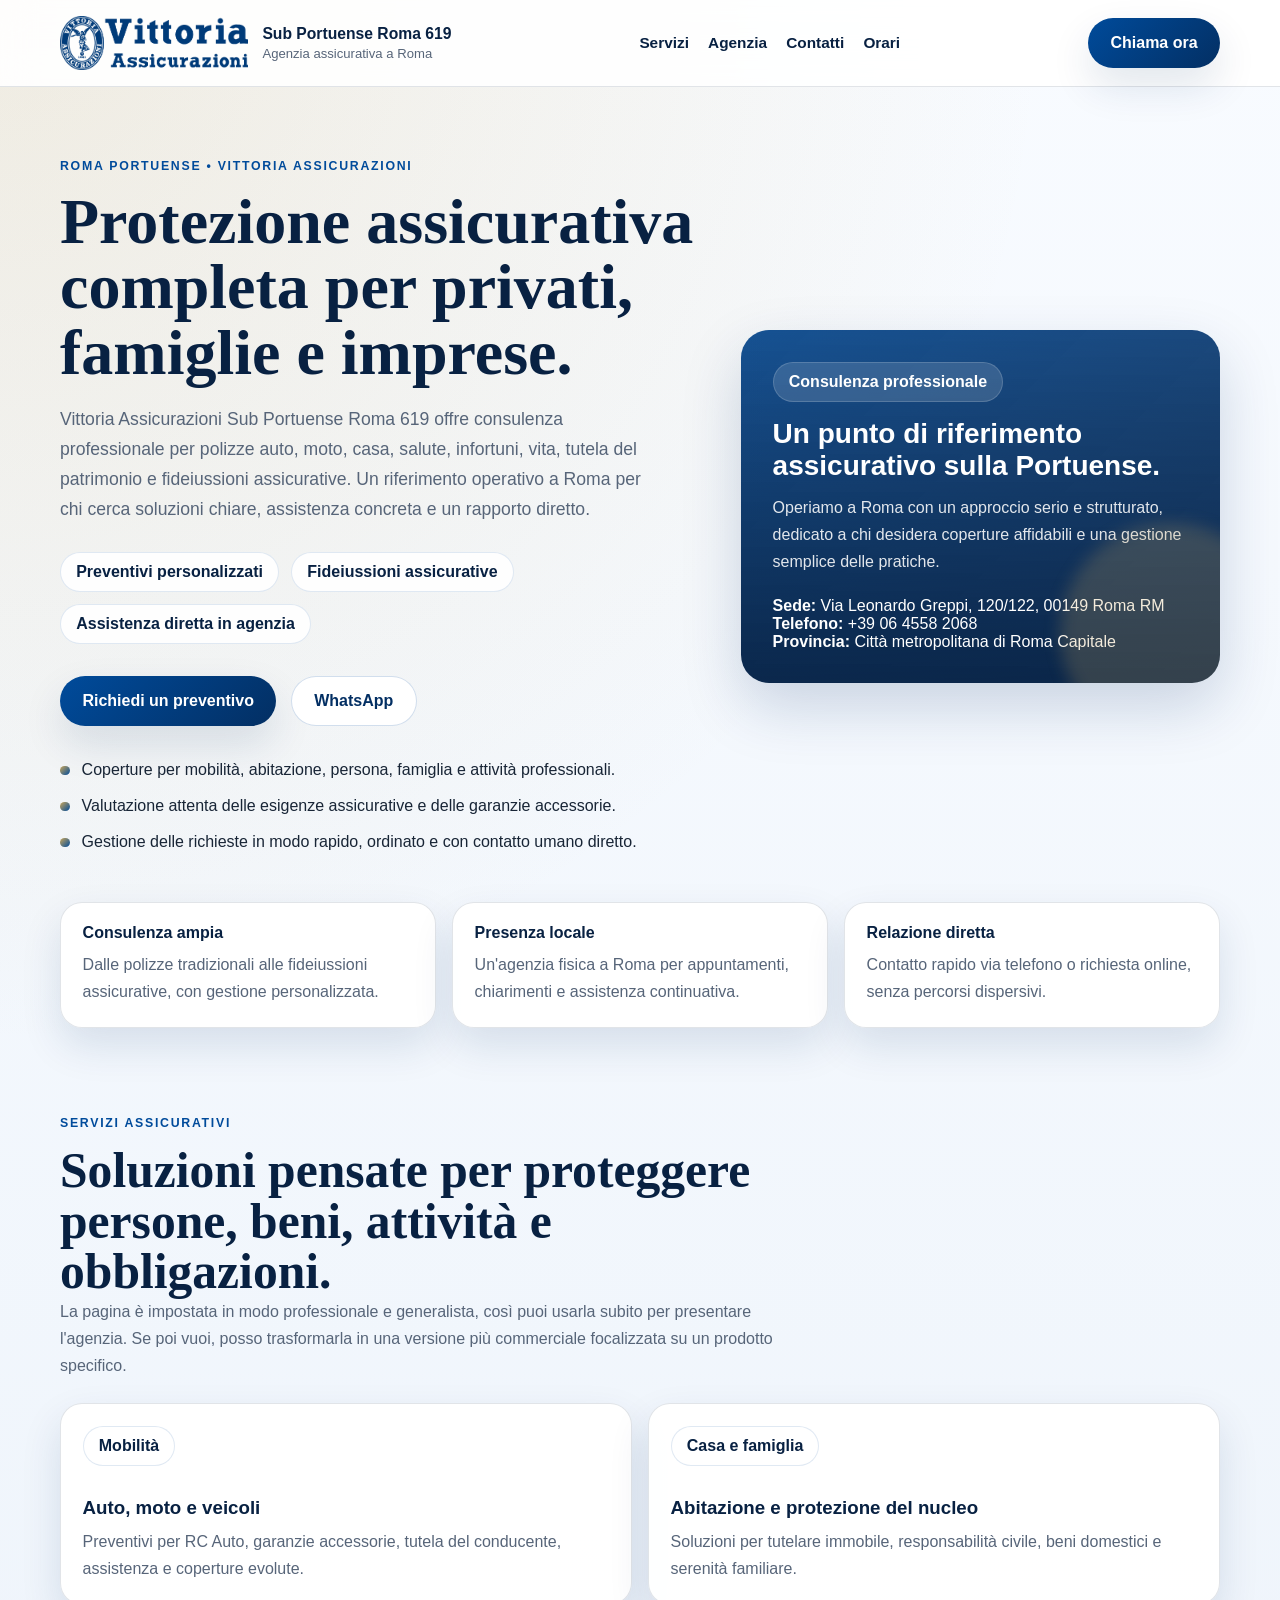
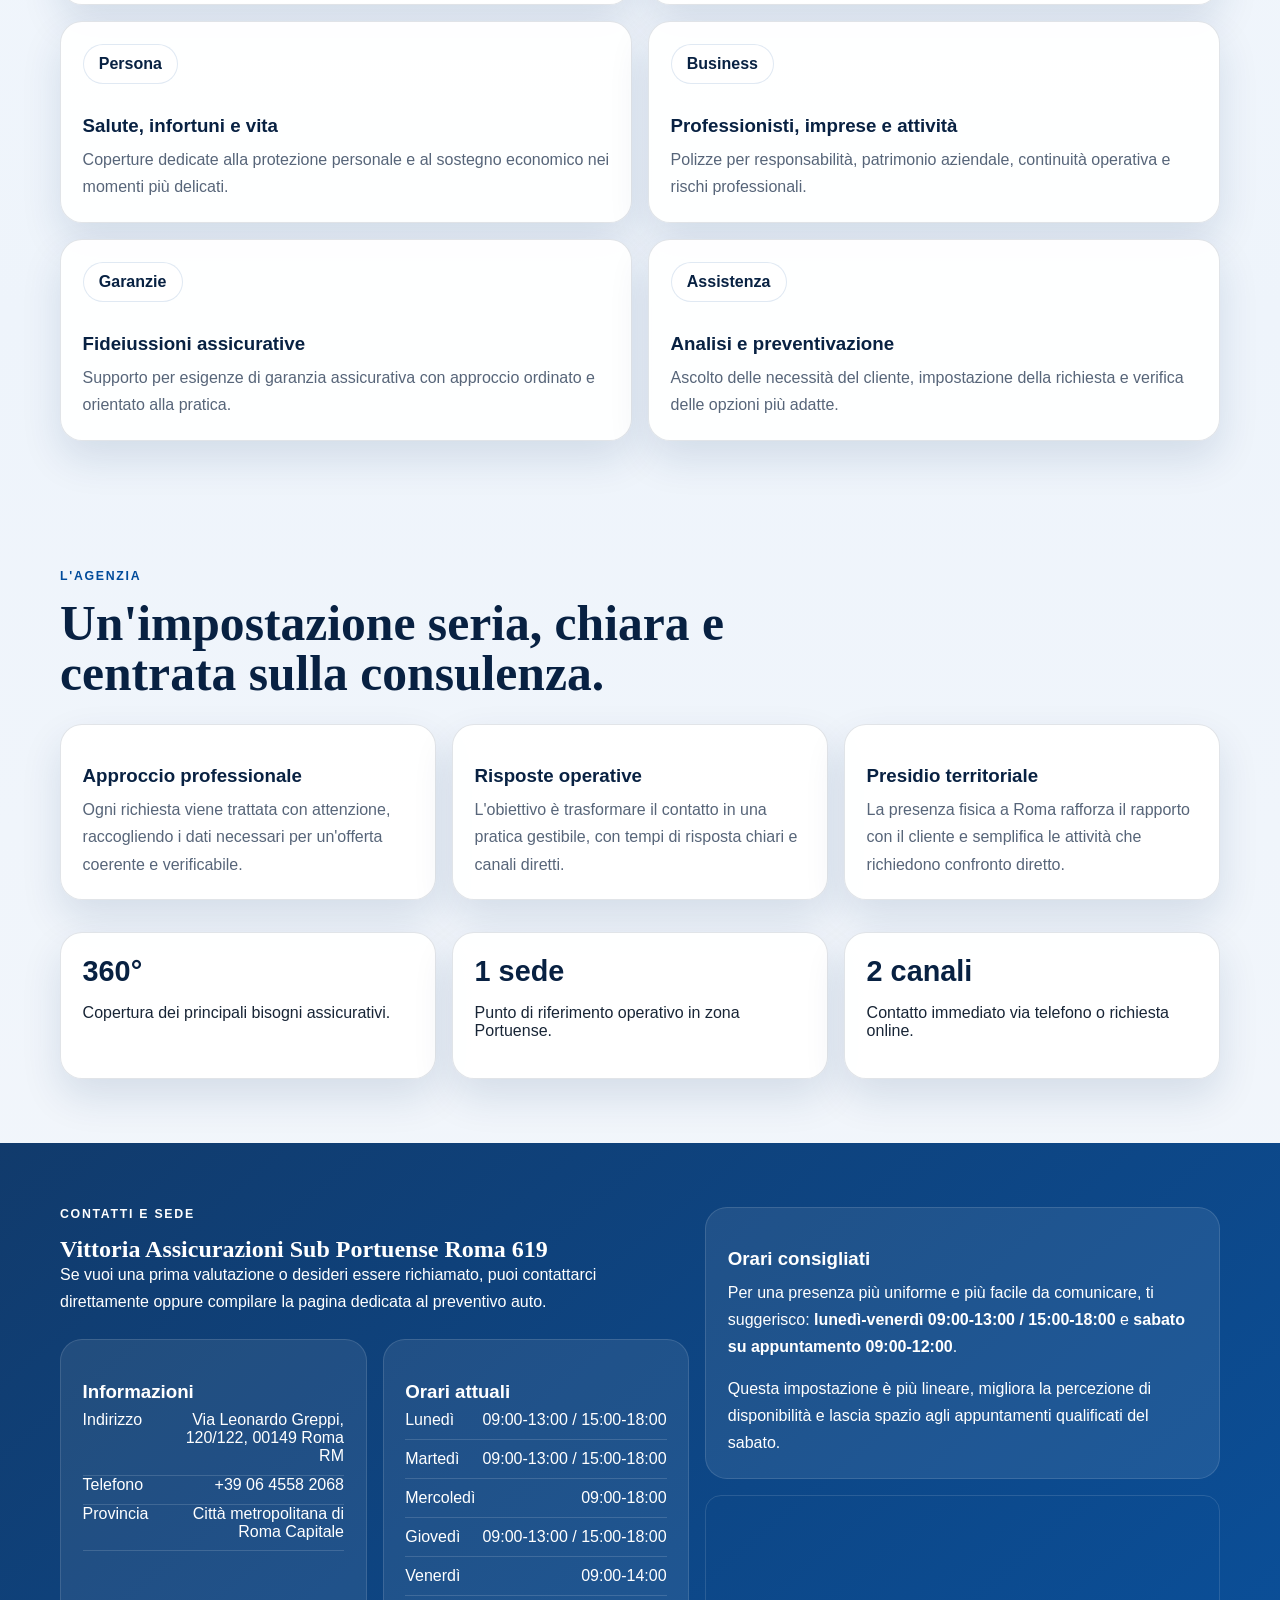
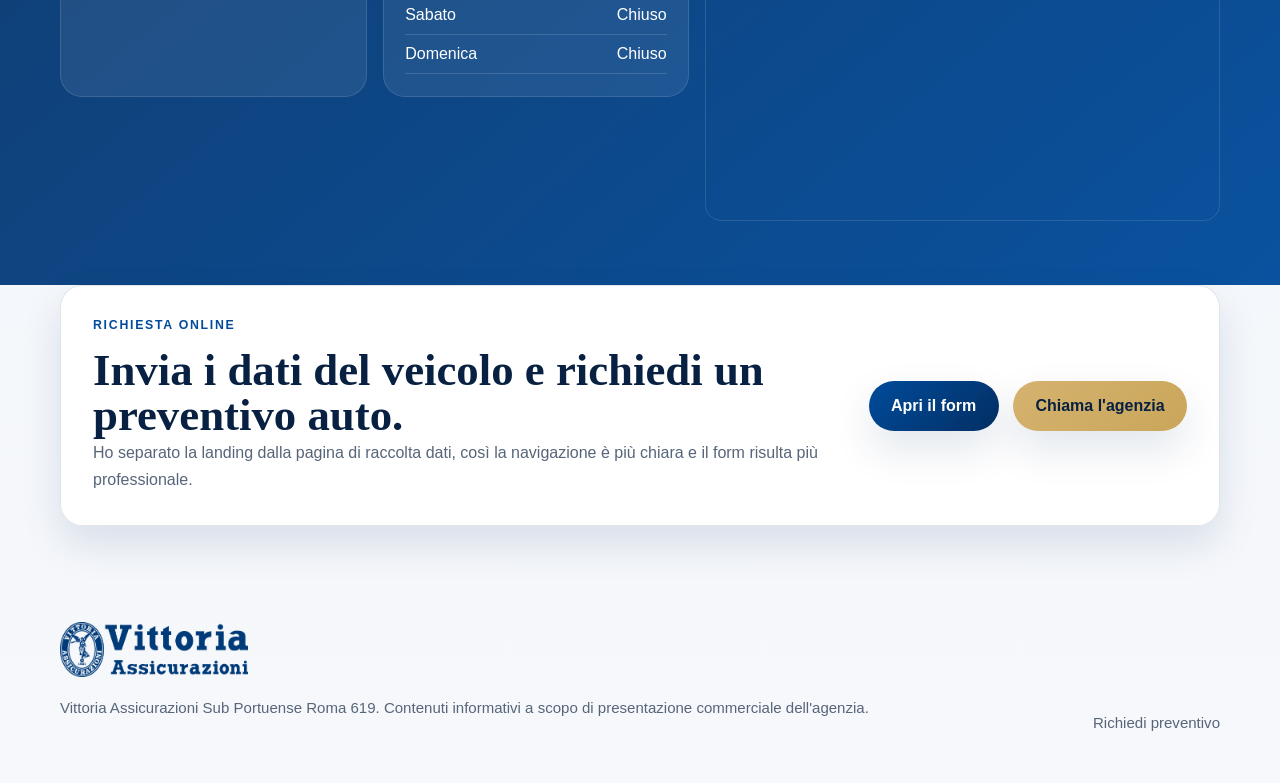
==== index.html @ 856335a3 "Add files via upload" ====
<!DOCTYPE html>
<html lang="it">
  <head>
    <meta charset="UTF-8" />
    <meta name="viewport" content="width=device-width, initial-scale=1.0" />
    <title>Vittoria Assicurazioni Sub Portuense Roma 619</title>
    <meta
      name="description"
      content="Landing page professionale per Vittoria Assicurazioni Sub Portuense Roma 619. Soluzioni per auto, casa, persona, impresa e fideiussioni assicurative."
    />
    <link rel="stylesheet" href="./styles.css" />
  </head>
  <body>
    <header class="site-header">
      <div class="container nav">
        <a class="brand" href="#top" aria-label="Vittoria Assicurazioni home">
          <img src="./logo-vittoria.png" alt="Vittoria Assicurazioni" />
          <span class="brand-copy">
            <strong>Sub Portuense Roma 619</strong>
            <span>Agenzia assicurativa a Roma</span>
          </span>
        </a>

        <nav class="nav-links" aria-label="Navigazione principale">
          <a href="#servizi">Servizi</a>
          <a href="#agenzia">Agenzia</a>
          <a href="#contatti">Contatti</a>
          <a href="#orari">Orari</a>
        </nav>

        <a class="button button-primary" href="tel:+390645582068">Chiama ora</a>
      </div>
    </header>

    <main id="top">
      <section class="hero">
        <div class="container hero-grid">
          <div>
            <p class="eyebrow">Roma Portuense • Vittoria Assicurazioni</p>
            <h1>Protezione assicurativa completa per privati, famiglie e imprese.</h1>
            <p class="lead">
              Vittoria Assicurazioni Sub Portuense Roma 619 offre consulenza professionale
              per polizze auto, moto, casa, salute, infortuni, vita, tutela del patrimonio
              e fideiussioni assicurative. Un riferimento operativo a Roma per chi cerca
              soluzioni chiare, assistenza concreta e un rapporto diretto.
            </p>

            <div class="hero-badges">
              <span>Preventivi personalizzati</span>
              <span>Fideiussioni assicurative</span>
              <span>Assistenza diretta in agenzia</span>
            </div>

            <div class="cta-row">
              <a class="button button-primary" href="./preventivo-auto.html">Richiedi un preventivo</a>
              <a class="button button-secondary" href="https://wa.me/390645582068" target="_blank" rel="noreferrer">
                WhatsApp
              </a>
            </div>

            <ul class="hero-points">
              <li>Coperture per mobilità, abitazione, persona, famiglia e attività professionali.</li>
              <li>Valutazione attenta delle esigenze assicurative e delle garanzie accessorie.</li>
              <li>Gestione delle richieste in modo rapido, ordinato e con contatto umano diretto.</li>
            </ul>
          </div>

          <aside class="hero-card" aria-label="Dati dell'agenzia">
            <span class="tag">Consulenza professionale</span>
            <h2>Un punto di riferimento assicurativo sulla Portuense.</h2>
            <p>
              Operiamo a Roma con un approccio serio e strutturato, dedicato a chi desidera
              coperture affidabili e una gestione semplice delle pratiche.
            </p>
            <ul class="list-clean">
              <li><strong>Sede:</strong> Via Leonardo Greppi, 120/122, 00149 Roma RM</li>
              <li><strong>Telefono:</strong> <a href="tel:+390645582068">+39 06 4558 2068</a></li>
              <li><strong>Provincia:</strong> Città metropolitana di Roma Capitale</li>
            </ul>
          </aside>
        </div>
      </section>

      <section class="trust-strip">
        <div class="container trust-grid">
          <article class="trust-card">
            <strong>Consulenza ampia</strong>
            <p>Dalle polizze tradizionali alle fideiussioni assicurative, con gestione personalizzata.</p>
          </article>
          <article class="trust-card">
            <strong>Presenza locale</strong>
            <p>Un'agenzia fisica a Roma per appuntamenti, chiarimenti e assistenza continuativa.</p>
          </article>
          <article class="trust-card">
            <strong>Relazione diretta</strong>
            <p>Contatto rapido via telefono o richiesta online, senza percorsi dispersivi.</p>
          </article>
        </div>
      </section>

      <section class="section" id="servizi">
        <div class="container">
          <div class="section-heading">
            <p class="eyebrow">Servizi assicurativi</p>
            <h2>Soluzioni pensate per proteggere persone, beni, attività e obbligazioni.</h2>
            <p class="section-copy">
              La pagina è impostata in modo professionale e generalista, così puoi usarla subito
              per presentare l'agenzia. Se poi vuoi, posso trasformarla in una versione più commerciale
              focalizzata su un prodotto specifico.
            </p>
          </div>

          <div class="service-grid">
            <article class="service-card">
              <span class="tag">Mobilità</span>
              <h3>Auto, moto e veicoli</h3>
              <p>Preventivi per RC Auto, garanzie accessorie, tutela del conducente, assistenza e coperture evolute.</p>
            </article>

            <article class="service-card">
              <span class="tag">Casa e famiglia</span>
              <h3>Abitazione e protezione del nucleo</h3>
              <p>Soluzioni per tutelare immobile, responsabilità civile, beni domestici e serenità familiare.</p>
            </article>

            <article class="service-card">
              <span class="tag">Persona</span>
              <h3>Salute, infortuni e vita</h3>
              <p>Coperture dedicate alla protezione personale e al sostegno economico nei momenti più delicati.</p>
            </article>

            <article class="service-card">
              <span class="tag">Business</span>
              <h3>Professionisti, imprese e attività</h3>
              <p>Polizze per responsabilità, patrimonio aziendale, continuità operativa e rischi professionali.</p>
            </article>

            <article class="service-card">
              <span class="tag">Garanzie</span>
              <h3>Fideiussioni assicurative</h3>
              <p>Supporto per esigenze di garanzia assicurativa con approccio ordinato e orientato alla pratica.</p>
            </article>

            <article class="service-card">
              <span class="tag">Assistenza</span>
              <h3>Analisi e preventivazione</h3>
              <p>Ascolto delle necessità del cliente, impostazione della richiesta e verifica delle opzioni più adatte.</p>
            </article>
          </div>
        </div>
      </section>

      <section class="section" id="agenzia">
        <div class="container">
          <div class="section-heading">
            <p class="eyebrow">L'agenzia</p>
            <h2>Un'impostazione seria, chiara e centrata sulla consulenza.</h2>
          </div>

          <div class="card-grid">
            <article class="info-card">
              <h3>Approccio professionale</h3>
              <p>Ogni richiesta viene trattata con attenzione, raccogliendo i dati necessari per un'offerta coerente e verificabile.</p>
            </article>
            <article class="info-card">
              <h3>Risposte operative</h3>
              <p>L'obiettivo è trasformare il contatto in una pratica gestibile, con tempi di risposta chiari e canali diretti.</p>
            </article>
            <article class="info-card">
              <h3>Presidio territoriale</h3>
              <p>La presenza fisica a Roma rafforza il rapporto con il cliente e semplifica le attività che richiedono confronto diretto.</p>
            </article>
          </div>

          <div class="stats-grid">
            <article class="stat-card">
              <strong>360°</strong>
              <p>Copertura dei principali bisogni assicurativi.</p>
            </article>
            <article class="stat-card">
              <strong>1 sede</strong>
              <p>Punto di riferimento operativo in zona Portuense.</p>
            </article>
            <article class="stat-card">
              <strong>2 canali</strong>
              <p>Contatto immediato via telefono o richiesta online.</p>
            </article>
          </div>
        </div>
      </section>

      <section class="section section-band" id="contatti">
        <div class="container info-grid">
          <div>
            <p class="eyebrow">Contatti e sede</p>
            <h2>Vittoria Assicurazioni Sub Portuense Roma 619</h2>
            <p class="section-copy">
              Se vuoi una prima valutazione o desideri essere richiamato, puoi contattarci
              direttamente oppure compilare la pagina dedicata al preventivo auto.
            </p>

            <div class="contact-grid">
              <article class="info-card">
                <h3>Informazioni</h3>
                <ul class="contact-list">
                  <li><span>Indirizzo</span><span>Via Leonardo Greppi, 120/122, 00149 Roma RM</span></li>
                  <li><span>Telefono</span><span><a href="tel:+390645582068">+39 06 4558 2068</a></span></li>
                  <li><span>Provincia</span><span>Città metropolitana di Roma Capitale</span></li>
                </ul>
              </article>

              <article class="info-card" id="orari">
                <h3>Orari attuali</h3>
                <ul class="hours-list">
                  <li><span>Lunedì</span><span>09:00-13:00 / 15:00-18:00</span></li>
                  <li><span>Martedì</span><span>09:00-13:00 / 15:00-18:00</span></li>
                  <li><span>Mercoledì</span><span>09:00-18:00</span></li>
                  <li><span>Giovedì</span><span>09:00-13:00 / 15:00-18:00</span></li>
                  <li><span>Venerdì</span><span>09:00-14:00</span></li>
                  <li><span>Sabato</span><span>Chiuso</span></li>
                  <li><span>Domenica</span><span>Chiuso</span></li>
                </ul>
              </article>
            </div>
          </div>

          <div>
            <article class="info-card">
              <h3>Orari consigliati</h3>
              <p>
                Per una presenza più uniforme e più facile da comunicare, ti suggerisco:
                <strong>lunedì-venerdì 09:00-13:00 / 15:00-18:00</strong> e
                <strong>sabato su appuntamento 09:00-12:00</strong>.
              </p>
              <p class="muted" style="margin-top: 0.9rem;">
                Questa impostazione è più lineare, migliora la percezione di disponibilità
                e lascia spazio agli appuntamenti qualificati del sabato.
              </p>
            </article>

            <div class="map-frame" style="margin-top: 1rem;">
              <iframe
                title="Mappa agenzia"
                loading="lazy"
                referrerpolicy="no-referrer-when-downgrade"
                src="https://www.google.com/maps?q=Via%20Leonardo%20Greppi%20120%20122%2000149%20Roma&output=embed"
              ></iframe>
            </div>
          </div>
        </div>
      </section>

      <section class="cta-section">
        <div class="container">
          <div class="cta-panel">
            <div>
              <p class="eyebrow">Richiesta online</p>
              <h2>Invia i dati del veicolo e richiedi un preventivo auto.</h2>
              <p class="section-copy">
                Ho separato la landing dalla pagina di raccolta dati, così la navigazione è più chiara
                e il form risulta più professionale.
              </p>
            </div>
            <div class="cta-row">
              <a class="button button-primary" href="./preventivo-auto.html">Apri il form</a>
              <a class="button button-gold" href="tel:+390645582068">Chiama l'agenzia</a>
            </div>
          </div>
        </div>
      </section>
    </main>

    <footer class="footer">
      <div class="container footer-grid">
        <div>
          <a class="brand" href="#top">
            <img src="./logo-vittoria.png" alt="Vittoria Assicurazioni" />
          </a>
          <p class="footer-note">
            Vittoria Assicurazioni Sub Portuense Roma 619. Contenuti informativi a scopo
            di presentazione commerciale dell'agenzia.
          </p>
        </div>
        <div class="footer-note">
          <a href="./preventivo-auto.html">Richiedi preventivo</a>
        </div>
      </div>
    </footer>
  </body>
</html>
---- styles.css ----
:root {
  --brand-blue: #004b9b;
  --brand-blue-dark: #032f63;
  --brand-blue-deep: #082142;
  --brand-gold: #c9a65a;
  --brand-sand: #f5f0e6;
  --bg: #f4f7fb;
  --surface: #ffffff;
  --surface-strong: #eaf1f9;
  --text: #182536;
  --muted: #576579;
  --border: rgba(8, 33, 66, 0.12);
  --success: #0f7b53;
  --shadow-lg: 0 24px 60px rgba(3, 47, 99, 0.18);
  --shadow-md: 0 18px 40px rgba(3, 47, 99, 0.12);
  --radius-xl: 28px;
  --radius-lg: 22px;
  --radius-md: 16px;
  --radius-sm: 12px;
  --container: 1160px;
}

* {
  box-sizing: border-box;
}

html {
  scroll-behavior: smooth;
}

body {
  margin: 0;
  font-family: "Segoe UI", "Helvetica Neue", Arial, sans-serif;
  color: var(--text);
  background:
    radial-gradient(circle at top left, rgba(201, 166, 90, 0.18), transparent 25%),
    linear-gradient(180deg, #f8fbff 0%, #eef4fb 48%, #f6f8fb 100%);
}

a {
  color: inherit;
  text-decoration: none;
}

img {
  display: block;
  max-width: 100%;
}

button,
input,
select,
textarea {
  font: inherit;
}

.container {
  width: min(var(--container), calc(100% - 2rem));
  margin: 0 auto;
}

.site-header {
  position: sticky;
  top: 0;
  z-index: 20;
  backdrop-filter: blur(16px);
  background: rgba(255, 255, 255, 0.9);
  border-bottom: 1px solid var(--border);
}

.nav {
  min-height: 86px;
  display: flex;
  align-items: center;
  justify-content: space-between;
  gap: 1rem;
}

.brand {
  display: inline-flex;
  align-items: center;
  gap: 0.9rem;
}

.brand img {
  width: 188px;
  height: auto;
}

.brand-copy {
  display: flex;
  flex-direction: column;
  gap: 0.15rem;
}

.brand-copy strong {
  font-size: 0.98rem;
  color: var(--brand-blue-deep);
}

.brand-copy span {
  font-size: 0.82rem;
  color: var(--muted);
}

.nav-links {
  display: flex;
  align-items: center;
  gap: 1.2rem;
  color: var(--brand-blue-deep);
  font-size: 0.96rem;
  font-weight: 600;
}

.nav-links a:hover,
.nav-links a:focus-visible {
  color: var(--brand-blue);
}

.button {
  display: inline-flex;
  align-items: center;
  justify-content: center;
  min-height: 50px;
  padding: 0.85rem 1.4rem;
  border: 0;
  border-radius: 999px;
  cursor: pointer;
  font-weight: 700;
  transition: transform 180ms ease, box-shadow 180ms ease, background 180ms ease;
}

.button:hover,
.button:focus-visible {
  transform: translateY(-1px);
}

.button-primary {
  background: linear-gradient(135deg, var(--brand-blue), var(--brand-blue-dark));
  color: #fff;
  box-shadow: var(--shadow-md);
}

.button-secondary {
  background: #fff;
  color: var(--brand-blue-dark);
  border: 1px solid rgba(0, 75, 155, 0.18);
}

.button-gold {
  background: linear-gradient(135deg, #d5b36f, var(--brand-gold));
  color: var(--brand-blue-deep);
  box-shadow: var(--shadow-md);
}

.hero {
  padding: 4.5rem 0 3rem;
}

.hero-grid {
  display: grid;
  grid-template-columns: minmax(0, 1.15fr) minmax(320px, 0.85fr);
  gap: 2rem;
  align-items: center;
}

.eyebrow {
  margin: 0 0 1rem;
  color: var(--brand-blue);
  text-transform: uppercase;
  letter-spacing: 0.14em;
  font-size: 0.77rem;
  font-weight: 800;
}

.hero h1,
.section h2,
.cta-panel h2,
.page-hero h1,
.form-intro h1 {
  margin: 0;
  line-height: 1.02;
  color: var(--brand-blue-deep);
  font-family: Georgia, "Times New Roman", serif;
}

.hero h1,
.page-hero h1,
.form-intro h1 {
  font-size: clamp(2.5rem, 5vw, 4.7rem);
}

.lead {
  margin: 1.25rem 0 0;
  max-width: 60ch;
  font-size: 1.1rem;
  line-height: 1.7;
  color: var(--muted);
}

.hero-badges {
  display: flex;
  flex-wrap: wrap;
  gap: 0.75rem;
  margin: 1.7rem 0 0;
}

.hero-badges span,
.tag {
  display: inline-flex;
  align-items: center;
  gap: 0.45rem;
  min-height: 40px;
  padding: 0.5rem 0.95rem;
  border-radius: 999px;
  background: rgba(255, 255, 255, 0.9);
  border: 1px solid rgba(0, 75, 155, 0.12);
  color: var(--brand-blue-deep);
  font-weight: 600;
}

.cta-row {
  display: flex;
  flex-wrap: wrap;
  gap: 0.9rem;
  margin: 2rem 0;
}

.hero-points,
.list-clean,
.contact-list,
.hours-list {
  list-style: none;
  padding: 0;
  margin: 0;
}

.hero-points {
  display: grid;
  gap: 0.75rem;
  color: var(--text);
}

.hero-points li {
  position: relative;
  padding-left: 1.35rem;
  line-height: 1.5;
}

.hero-points li::before {
  content: "";
  position: absolute;
  left: 0;
  top: 0.5rem;
  width: 0.6rem;
  height: 0.6rem;
  border-radius: 50%;
  background: linear-gradient(135deg, var(--brand-gold), var(--brand-blue));
}

.hero-card {
  position: relative;
  overflow: hidden;
  border-radius: var(--radius-xl);
  background:
    linear-gradient(180deg, rgba(8, 33, 66, 0.18), rgba(8, 33, 66, 0.88)),
    linear-gradient(135deg, rgba(0, 75, 155, 0.9), rgba(3, 47, 99, 0.88));
  box-shadow: var(--shadow-lg);
  padding: 2rem;
  color: #fff;
}

.hero-card::after {
  content: "";
  position: absolute;
  inset: auto -60px -60px auto;
  width: 220px;
  height: 220px;
  border-radius: 50%;
  background: rgba(201, 166, 90, 0.22);
  filter: blur(8px);
}

.hero-card .tag {
  background: rgba(255, 255, 255, 0.14);
  color: #fff;
  border-color: rgba(255, 255, 255, 0.16);
}

.hero-card h2 {
  margin: 1rem 0 0.75rem;
  color: #fff;
  font-size: 1.75rem;
}

.hero-card p {
  margin: 0 0 1.35rem;
  line-height: 1.7;
  color: rgba(255, 255, 255, 0.88);
}

.trust-strip {
  padding: 0 0 1.5rem;
}

.trust-grid,
.card-grid,
.service-grid,
.info-grid,
.footer-grid,
.stats-grid {
  display: grid;
  gap: 1rem;
}

.trust-grid {
  grid-template-columns: repeat(3, minmax(0, 1fr));
}

.trust-card,
.service-card,
.info-card,
.stat-card,
.contact-card,
.cta-panel,
.form-shell,
.thankyou-card {
  background: rgba(255, 255, 255, 0.94);
  border: 1px solid var(--border);
  border-radius: var(--radius-lg);
  box-shadow: var(--shadow-md);
}

.trust-card,
.service-card,
.info-card,
.stat-card,
.contact-card {
  padding: 1.35rem;
}

.trust-card strong,
.service-card h3,
.info-card h3,
.contact-card h3 {
  display: block;
  margin-bottom: 0.55rem;
  color: var(--brand-blue-deep);
}

.trust-card p,
.service-card p,
.info-card p,
.contact-card p,
.section-copy,
.muted {
  margin: 0;
  color: var(--muted);
  line-height: 1.7;
}

.section {
  padding: 4rem 0;
}

.section-heading {
  max-width: 760px;
  margin-bottom: 1.5rem;
}

.section-heading h2 {
  font-size: clamp(2rem, 4vw, 3.1rem);
}

.card-grid {
  grid-template-columns: repeat(3, minmax(0, 1fr));
}

.service-grid {
  grid-template-columns: repeat(2, minmax(0, 1fr));
}

.service-card {
  min-height: 100%;
}

.service-card .tag {
  margin-bottom: 0.8rem;
}

.section-band {
  background:
    linear-gradient(140deg, rgba(3, 47, 99, 0.94), rgba(0, 75, 155, 0.96));
  color: #fff;
}

.section-band .eyebrow,
.section-band h2,
.section-band .section-copy,
.section-band .info-card h3,
.section-band .info-card p,
.section-band .hours-list li,
.section-band .contact-list li {
  color: #fff;
}

.section-band .info-card {
  background: rgba(255, 255, 255, 0.08);
  border-color: rgba(255, 255, 255, 0.12);
  box-shadow: none;
}

.info-grid {
  grid-template-columns: minmax(0, 1.1fr) minmax(0, 0.9fr);
  align-items: start;
}

.map-frame {
  overflow: hidden;
  border-radius: var(--radius-md);
  border: 1px solid rgba(255, 255, 255, 0.12);
}

.map-frame iframe {
  width: 100%;
  min-height: 320px;
  border: 0;
}

.hours-list {
  display: grid;
  gap: 0.65rem;
}

.hours-list li,
.contact-list li {
  display: flex;
  justify-content: space-between;
  gap: 1rem;
  padding-bottom: 0.6rem;
  border-bottom: 1px solid rgba(8, 33, 66, 0.08);
}

.section-band .hours-list li,
.section-band .contact-list li {
  border-bottom-color: rgba(255, 255, 255, 0.14);
}

.hours-list li span:last-child,
.contact-list li span:last-child {
  text-align: right;
}

.cta-section {
  padding: 0 0 4rem;
}

.cta-panel {
  padding: 2rem;
  display: grid;
  grid-template-columns: minmax(0, 1fr) auto;
  gap: 1rem;
  align-items: center;
}

.cta-panel h2 {
  font-size: clamp(1.9rem, 4vw, 2.8rem);
}

.footer {
  padding: 2rem 0 3rem;
}

.footer-grid {
  grid-template-columns: minmax(0, 1fr) auto;
  align-items: end;
}

.footer-note {
  color: var(--muted);
  font-size: 0.94rem;
  line-height: 1.6;
}

.page-hero,
.form-intro,
.thankyou-wrap {
  padding: 3.75rem 0 2rem;
}

.page-hero-copy,
.form-intro-copy {
  max-width: 760px;
}

.breadcrumbs {
  margin: 0 0 1rem;
  color: var(--muted);
  font-size: 0.95rem;
}

.stats-grid {
  grid-template-columns: repeat(3, minmax(0, 1fr));
  margin-top: 2rem;
}

.stat-card strong {
  display: block;
  color: var(--brand-blue-deep);
  font-size: 1.8rem;
  margin-bottom: 0.35rem;
}

.form-section {
  padding: 0 0 4rem;
}

.form-shell {
  padding: 1.6rem;
}

.form-grid {
  display: grid;
  grid-template-columns: repeat(2, minmax(0, 1fr));
  gap: 1rem;
}

.form-field {
  display: grid;
  gap: 0.45rem;
}

.form-field.full {
  grid-column: 1 / -1;
}

.form-field label,
.fieldset-title {
  color: var(--brand-blue-deep);
  font-weight: 700;
}

.form-field input,
.form-field select,
.form-field textarea {
  width: 100%;
  min-height: 52px;
  padding: 0.85rem 0.95rem;
  border-radius: var(--radius-sm);
  border: 1px solid rgba(8, 33, 66, 0.14);
  background: #fff;
  color: var(--text);
}

.form-field textarea {
  min-height: 130px;
  resize: vertical;
}

.form-field small,
.form-note {
  color: var(--muted);
  line-height: 1.6;
}

.form-fieldset {
  border: 1px solid var(--border);
  border-radius: var(--radius-md);
  padding: 1rem;
  margin: 0;
}

.choice-grid,
.check-grid {
  display: grid;
  gap: 0.75rem;
}

.choice-grid.three {
  grid-template-columns: repeat(3, minmax(0, 1fr));
}

.check-grid.two {
  grid-template-columns: repeat(2, minmax(0, 1fr));
}

.choice,
.check-item {
  display: flex;
  gap: 0.65rem;
  align-items: flex-start;
  padding: 0.9rem;
  border-radius: var(--radius-sm);
  background: var(--surface-strong);
}

.choice input,
.check-item input {
  margin-top: 0.15rem;
}

.choice strong,
.check-item strong {
  display: block;
  color: var(--brand-blue-deep);
  margin-bottom: 0.2rem;
}

.hidden {
  display: none;
}

.form-actions {
  display: flex;
  flex-wrap: wrap;
  gap: 1rem;
  align-items: center;
}

.contact-grid {
  display: grid;
  grid-template-columns: minmax(0, 1fr) minmax(0, 1fr);
  gap: 1rem;
  margin-top: 1.5rem;
}

.thankyou-wrap {
  min-height: calc(100vh - 86px);
  display: flex;
  align-items: center;
}

.thankyou-card {
  width: min(760px, 100%);
  margin: 0 auto;
  padding: 2.2rem;
  text-align: center;
}

.thankyou-card img {
  width: min(280px, 100%);
  margin: 0 auto 1.5rem;
}

.thankyou-card p {
  margin: 1rem auto 0;
  max-width: 54ch;
  color: var(--muted);
  line-height: 1.75;
}

@media (max-width: 980px) {
  .nav {
    flex-wrap: wrap;
    justify-content: center;
    padding: 1rem 0;
  }

  .nav-links {
    width: 100%;
    justify-content: center;
    flex-wrap: wrap;
  }

  .hero-grid,
  .info-grid,
  .cta-panel,
  .footer-grid,
  .contact-grid {
    grid-template-columns: 1fr;
  }

  .trust-grid,
  .card-grid,
  .service-grid,
  .stats-grid,
  .choice-grid.three,
  .check-grid.two,
  .form-grid {
    grid-template-columns: 1fr;
  }
}

@media (max-width: 680px) {
  .hero,
  .section,
  .page-hero,
  .form-intro {
    padding-top: 2.5rem;
  }

  .brand {
    justify-content: center;
    flex-wrap: wrap;
  }

  .brand img {
    width: 172px;
  }

  .button {
    width: 100%;
  }

  .cta-row,
  .form-actions {
    flex-direction: column;
    align-items: stretch;
  }

  .hours-list li,
  .contact-list li {
    flex-direction: column;
  }
}
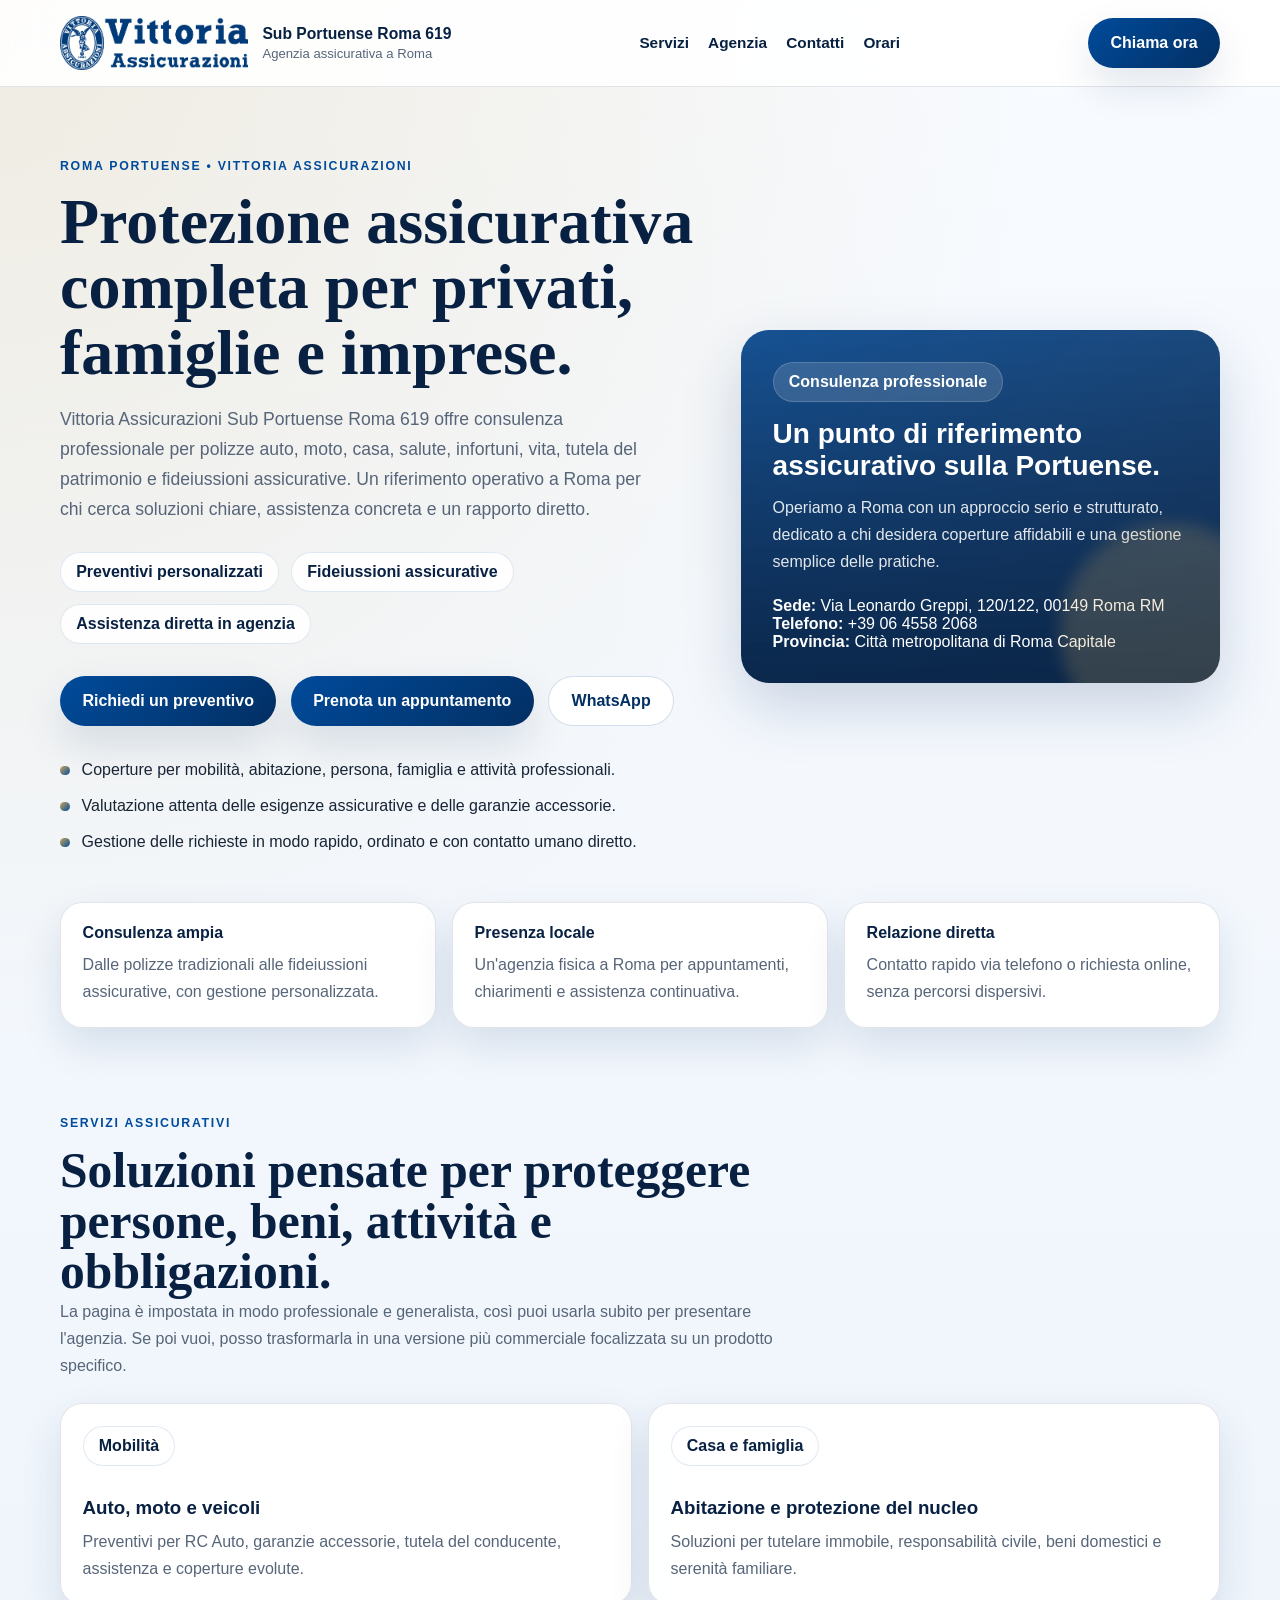
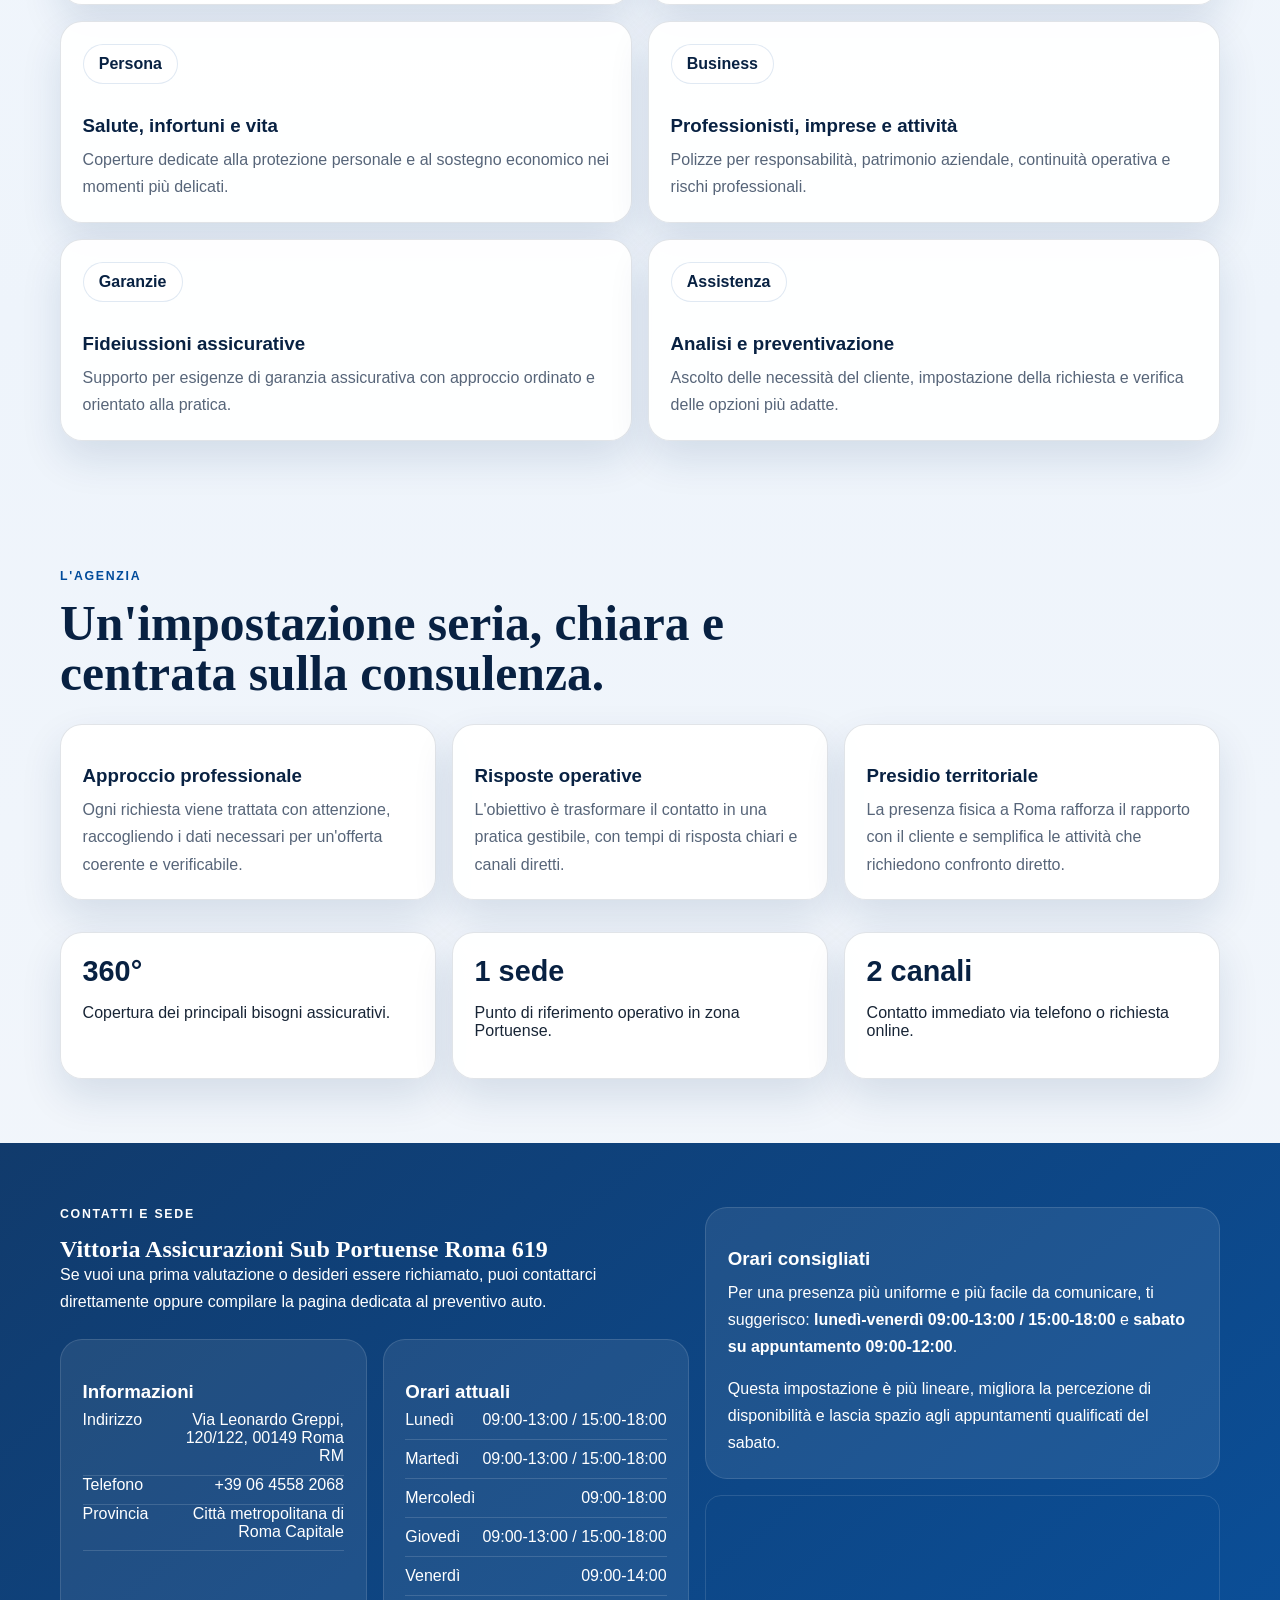
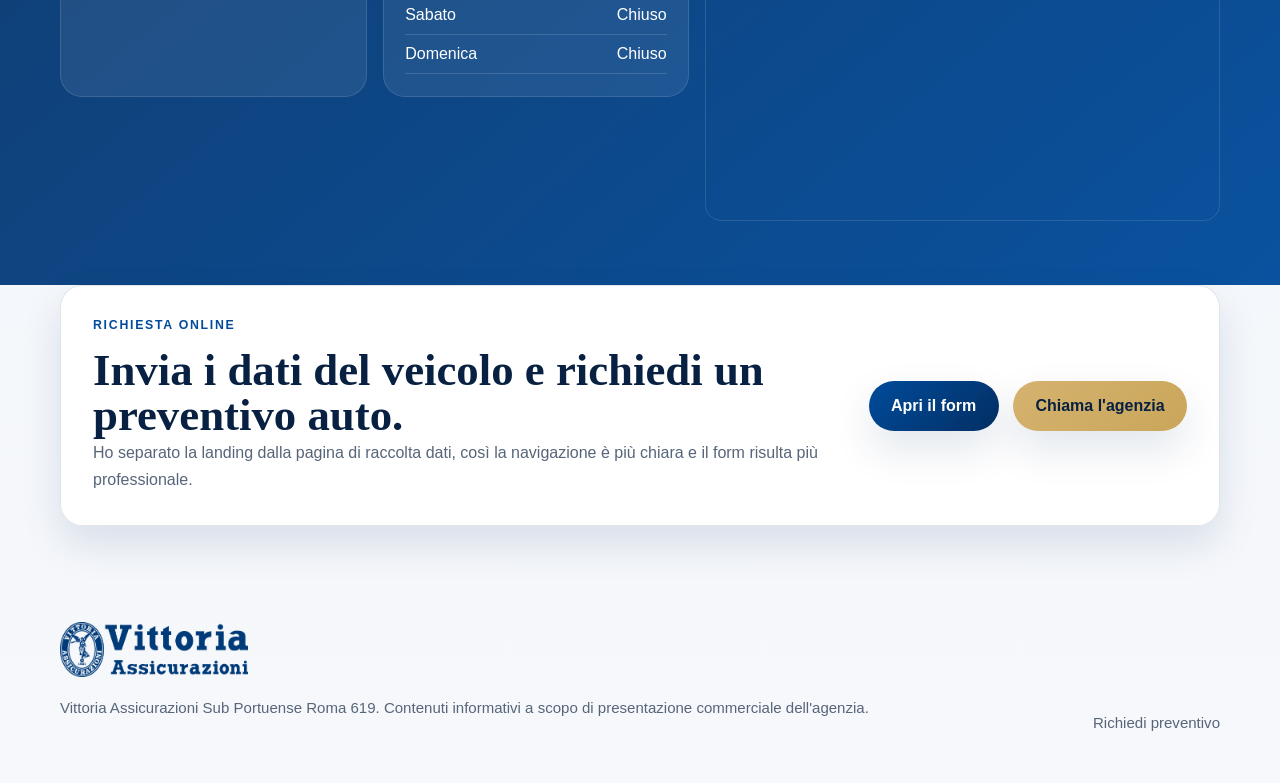
==== commit 77769dae: "Aggiungi il pulsante di prenotazione in homepage" ====
--- a/index.html
+++ b/index.html
@@ -53,6 +53,7 @@
 
             <div class="cta-row">
               <a class="button button-primary" href="./preventivo-auto.html">Richiedi un preventivo</a>
+              <a class="button button-primary" href="https://calendar.google.com/calendar/appointments/schedules/AcZssZ1JVovS4WQvVLFFd-npOG5YL4R7qlGIkAk1HcGAoAe1Z8vyazlM85cUrTwxW8vZeDjuqI_s-gnk">Prenota un appuntamento</a>
               <a class="button button-secondary" href="https://wa.me/390645582068" target="_blank" rel="noreferrer">
                 WhatsApp
               </a>
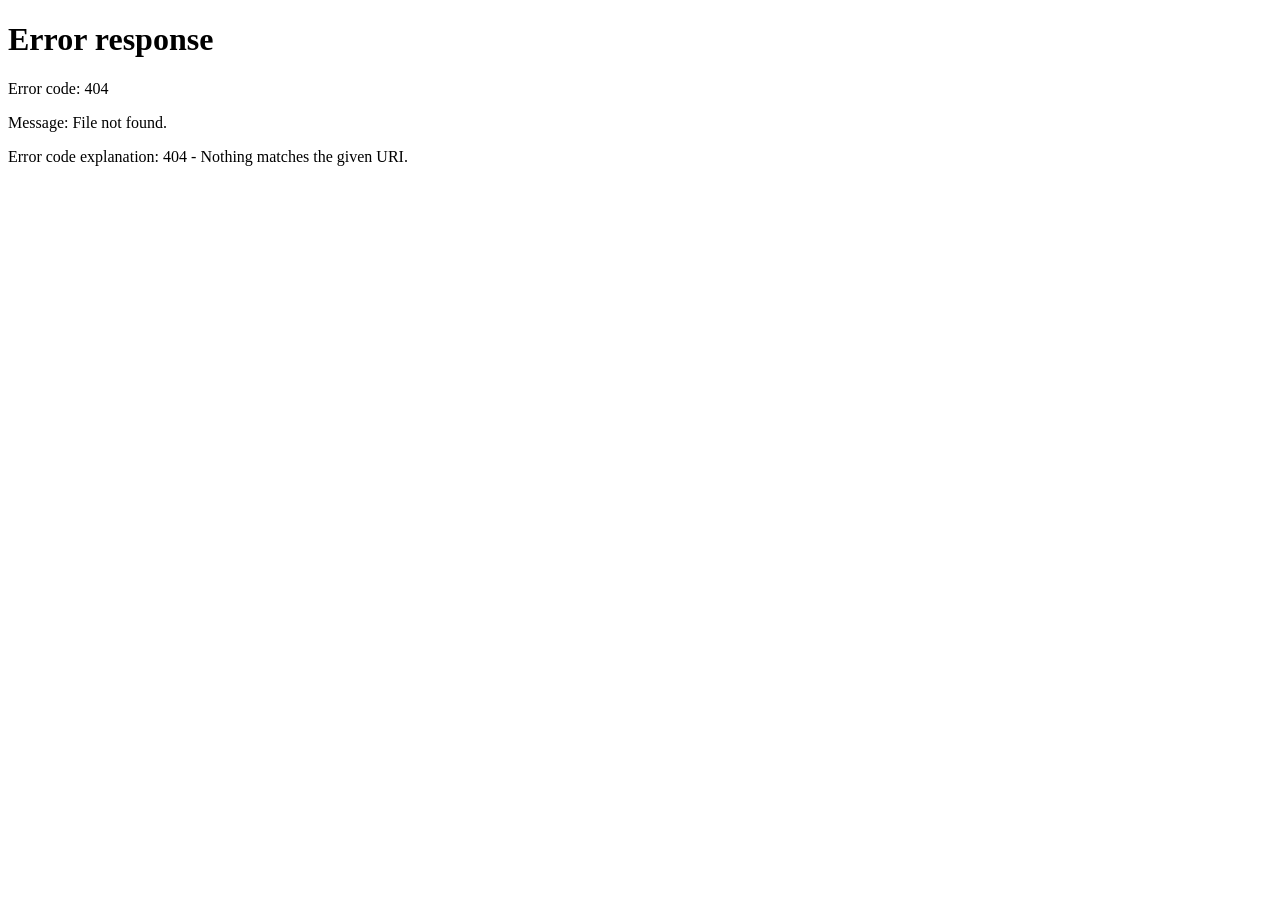
==== commit 30f2616b: "Rimuovi la homepage e indirizza al preventivo auto" ====
--- a/index.html
+++ b/index.html
@@ -2,290 +2,11 @@
 <html lang="it">
   <head>
     <meta charset="UTF-8" />
-    <meta name="viewport" content="width=device-width, initial-scale=1.0" />
-    <title>Vittoria Assicurazioni Sub Portuense Roma 619</title>
-    <meta
-      name="description"
-      content="Landing page professionale per Vittoria Assicurazioni Sub Portuense Roma 619. Soluzioni per auto, casa, persona, impresa e fideiussioni assicurative."
-    />
-    <link rel="stylesheet" href="./styles.css" />
+    <meta name="viewport" content="width=device-width, initial-scale=1" />
+    <meta http-equiv="refresh" content="0; url=/richiesta-preventivo-auto" />
+    <title>Richiesta preventivo auto</title>
   </head>
   <body>
-    <header class="site-header">
-      <div class="container nav">
-        <a class="brand" href="#top" aria-label="Vittoria Assicurazioni home">
-          <img src="./logo-vittoria.png" alt="Vittoria Assicurazioni" />
-          <span class="brand-copy">
-            <strong>Sub Portuense Roma 619</strong>
-            <span>Agenzia assicurativa a Roma</span>
-          </span>
-        </a>
-
-        <nav class="nav-links" aria-label="Navigazione principale">
-          <a href="#servizi">Servizi</a>
-          <a href="#agenzia">Agenzia</a>
-          <a href="#contatti">Contatti</a>
-          <a href="#orari">Orari</a>
-        </nav>
-
-        <a class="button button-primary" href="tel:+390645582068">Chiama ora</a>
-      </div>
-    </header>
-
-    <main id="top">
-      <section class="hero">
-        <div class="container hero-grid">
-          <div>
-            <p class="eyebrow">Roma Portuense • Vittoria Assicurazioni</p>
-            <h1>Protezione assicurativa completa per privati, famiglie e imprese.</h1>
-            <p class="lead">
-              Vittoria Assicurazioni Sub Portuense Roma 619 offre consulenza professionale
-              per polizze auto, moto, casa, salute, infortuni, vita, tutela del patrimonio
-              e fideiussioni assicurative. Un riferimento operativo a Roma per chi cerca
-              soluzioni chiare, assistenza concreta e un rapporto diretto.
-            </p>
-
-            <div class="hero-badges">
-              <span>Preventivi personalizzati</span>
-              <span>Fideiussioni assicurative</span>
-              <span>Assistenza diretta in agenzia</span>
-            </div>
-
-            <div class="cta-row">
-              <a class="button button-primary" href="./preventivo-auto.html">Richiedi un preventivo</a>
-              <a class="button button-primary" href="https://calendar.google.com/calendar/appointments/schedules/AcZssZ1JVovS4WQvVLFFd-npOG5YL4R7qlGIkAk1HcGAoAe1Z8vyazlM85cUrTwxW8vZeDjuqI_s-gnk">Prenota un appuntamento</a>
-              <a class="button button-secondary" href="https://wa.me/390645582068" target="_blank" rel="noreferrer">
-                WhatsApp
-              </a>
-            </div>
-
-            <ul class="hero-points">
-              <li>Coperture per mobilità, abitazione, persona, famiglia e attività professionali.</li>
-              <li>Valutazione attenta delle esigenze assicurative e delle garanzie accessorie.</li>
-              <li>Gestione delle richieste in modo rapido, ordinato e con contatto umano diretto.</li>
-            </ul>
-          </div>
-
-          <aside class="hero-card" aria-label="Dati dell'agenzia">
-            <span class="tag">Consulenza professionale</span>
-            <h2>Un punto di riferimento assicurativo sulla Portuense.</h2>
-            <p>
-              Operiamo a Roma con un approccio serio e strutturato, dedicato a chi desidera
-              coperture affidabili e una gestione semplice delle pratiche.
-            </p>
-            <ul class="list-clean">
-              <li><strong>Sede:</strong> Via Leonardo Greppi, 120/122, 00149 Roma RM</li>
-              <li><strong>Telefono:</strong> <a href="tel:+390645582068">+39 06 4558 2068</a></li>
-              <li><strong>Provincia:</strong> Città metropolitana di Roma Capitale</li>
-            </ul>
-          </aside>
-        </div>
-      </section>
-
-      <section class="trust-strip">
-        <div class="container trust-grid">
-          <article class="trust-card">
-            <strong>Consulenza ampia</strong>
-            <p>Dalle polizze tradizionali alle fideiussioni assicurative, con gestione personalizzata.</p>
-          </article>
-          <article class="trust-card">
-            <strong>Presenza locale</strong>
-            <p>Un'agenzia fisica a Roma per appuntamenti, chiarimenti e assistenza continuativa.</p>
-          </article>
-          <article class="trust-card">
-            <strong>Relazione diretta</strong>
-            <p>Contatto rapido via telefono o richiesta online, senza percorsi dispersivi.</p>
-          </article>
-        </div>
-      </section>
-
-      <section class="section" id="servizi">
-        <div class="container">
-          <div class="section-heading">
-            <p class="eyebrow">Servizi assicurativi</p>
-            <h2>Soluzioni pensate per proteggere persone, beni, attività e obbligazioni.</h2>
-            <p class="section-copy">
-              La pagina è impostata in modo professionale e generalista, così puoi usarla subito
-              per presentare l'agenzia. Se poi vuoi, posso trasformarla in una versione più commerciale
-              focalizzata su un prodotto specifico.
-            </p>
-          </div>
-
-          <div class="service-grid">
-            <article class="service-card">
-              <span class="tag">Mobilità</span>
-              <h3>Auto, moto e veicoli</h3>
-              <p>Preventivi per RC Auto, garanzie accessorie, tutela del conducente, assistenza e coperture evolute.</p>
-            </article>
-
-            <article class="service-card">
-              <span class="tag">Casa e famiglia</span>
-              <h3>Abitazione e protezione del nucleo</h3>
-              <p>Soluzioni per tutelare immobile, responsabilità civile, beni domestici e serenità familiare.</p>
-            </article>
-
-            <article class="service-card">
-              <span class="tag">Persona</span>
-              <h3>Salute, infortuni e vita</h3>
-              <p>Coperture dedicate alla protezione personale e al sostegno economico nei momenti più delicati.</p>
-            </article>
-
-            <article class="service-card">
-              <span class="tag">Business</span>
-              <h3>Professionisti, imprese e attività</h3>
-              <p>Polizze per responsabilità, patrimonio aziendale, continuità operativa e rischi professionali.</p>
-            </article>
-
-            <article class="service-card">
-              <span class="tag">Garanzie</span>
-              <h3>Fideiussioni assicurative</h3>
-              <p>Supporto per esigenze di garanzia assicurativa con approccio ordinato e orientato alla pratica.</p>
-            </article>
-
-            <article class="service-card">
-              <span class="tag">Assistenza</span>
-              <h3>Analisi e preventivazione</h3>
-              <p>Ascolto delle necessità del cliente, impostazione della richiesta e verifica delle opzioni più adatte.</p>
-            </article>
-          </div>
-        </div>
-      </section>
-
-      <section class="section" id="agenzia">
-        <div class="container">
-          <div class="section-heading">
-            <p class="eyebrow">L'agenzia</p>
-            <h2>Un'impostazione seria, chiara e centrata sulla consulenza.</h2>
-          </div>
-
-          <div class="card-grid">
-            <article class="info-card">
-              <h3>Approccio professionale</h3>
-              <p>Ogni richiesta viene trattata con attenzione, raccogliendo i dati necessari per un'offerta coerente e verificabile.</p>
-            </article>
-            <article class="info-card">
-              <h3>Risposte operative</h3>
-              <p>L'obiettivo è trasformare il contatto in una pratica gestibile, con tempi di risposta chiari e canali diretti.</p>
-            </article>
-            <article class="info-card">
-              <h3>Presidio territoriale</h3>
-              <p>La presenza fisica a Roma rafforza il rapporto con il cliente e semplifica le attività che richiedono confronto diretto.</p>
-            </article>
-          </div>
-
-          <div class="stats-grid">
-            <article class="stat-card">
-              <strong>360°</strong>
-              <p>Copertura dei principali bisogni assicurativi.</p>
-            </article>
-            <article class="stat-card">
-              <strong>1 sede</strong>
-              <p>Punto di riferimento operativo in zona Portuense.</p>
-            </article>
-            <article class="stat-card">
-              <strong>2 canali</strong>
-              <p>Contatto immediato via telefono o richiesta online.</p>
-            </article>
-          </div>
-        </div>
-      </section>
-
-      <section class="section section-band" id="contatti">
-        <div class="container info-grid">
-          <div>
-            <p class="eyebrow">Contatti e sede</p>
-            <h2>Vittoria Assicurazioni Sub Portuense Roma 619</h2>
-            <p class="section-copy">
-              Se vuoi una prima valutazione o desideri essere richiamato, puoi contattarci
-              direttamente oppure compilare la pagina dedicata al preventivo auto.
-            </p>
-
-            <div class="contact-grid">
-              <article class="info-card">
-                <h3>Informazioni</h3>
-                <ul class="contact-list">
-                  <li><span>Indirizzo</span><span>Via Leonardo Greppi, 120/122, 00149 Roma RM</span></li>
-                  <li><span>Telefono</span><span><a href="tel:+390645582068">+39 06 4558 2068</a></span></li>
-                  <li><span>Provincia</span><span>Città metropolitana di Roma Capitale</span></li>
-                </ul>
-              </article>
-
-              <article class="info-card" id="orari">
-                <h3>Orari attuali</h3>
-                <ul class="hours-list">
-                  <li><span>Lunedì</span><span>09:00-13:00 / 15:00-18:00</span></li>
-                  <li><span>Martedì</span><span>09:00-13:00 / 15:00-18:00</span></li>
-                  <li><span>Mercoledì</span><span>09:00-18:00</span></li>
-                  <li><span>Giovedì</span><span>09:00-13:00 / 15:00-18:00</span></li>
-                  <li><span>Venerdì</span><span>09:00-14:00</span></li>
-                  <li><span>Sabato</span><span>Chiuso</span></li>
-                  <li><span>Domenica</span><span>Chiuso</span></li>
-                </ul>
-              </article>
-            </div>
-          </div>
-
-          <div>
-            <article class="info-card">
-              <h3>Orari consigliati</h3>
-              <p>
-                Per una presenza più uniforme e più facile da comunicare, ti suggerisco:
-                <strong>lunedì-venerdì 09:00-13:00 / 15:00-18:00</strong> e
-                <strong>sabato su appuntamento 09:00-12:00</strong>.
-              </p>
-              <p class="muted" style="margin-top: 0.9rem;">
-                Questa impostazione è più lineare, migliora la percezione di disponibilità
-                e lascia spazio agli appuntamenti qualificati del sabato.
-              </p>
-            </article>
-
-            <div class="map-frame" style="margin-top: 1rem;">
-              <iframe
-                title="Mappa agenzia"
-                loading="lazy"
-                referrerpolicy="no-referrer-when-downgrade"
-                src="https://www.google.com/maps?q=Via%20Leonardo%20Greppi%20120%20122%2000149%20Roma&output=embed"
-              ></iframe>
-            </div>
-          </div>
-        </div>
-      </section>
-
-      <section class="cta-section">
-        <div class="container">
-          <div class="cta-panel">
-            <div>
-              <p class="eyebrow">Richiesta online</p>
-              <h2>Invia i dati del veicolo e richiedi un preventivo auto.</h2>
-              <p class="section-copy">
-                Ho separato la landing dalla pagina di raccolta dati, così la navigazione è più chiara
-                e il form risulta più professionale.
-              </p>
-            </div>
-            <div class="cta-row">
-              <a class="button button-primary" href="./preventivo-auto.html">Apri il form</a>
-              <a class="button button-gold" href="tel:+390645582068">Chiama l'agenzia</a>
-            </div>
-          </div>
-        </div>
-      </section>
-    </main>
-
-    <footer class="footer">
-      <div class="container footer-grid">
-        <div>
-          <a class="brand" href="#top">
-            <img src="./logo-vittoria.png" alt="Vittoria Assicurazioni" />
-          </a>
-          <p class="footer-note">
-            Vittoria Assicurazioni Sub Portuense Roma 619. Contenuti informativi a scopo
-            di presentazione commerciale dell'agenzia.
-          </p>
-        </div>
-        <div class="footer-note">
-          <a href="./preventivo-auto.html">Richiedi preventivo</a>
-        </div>
-      </div>
-    </footer>
+    <a href="/richiesta-preventivo-auto">Apri il modulo di preventivo auto</a>
   </body>
 </html>
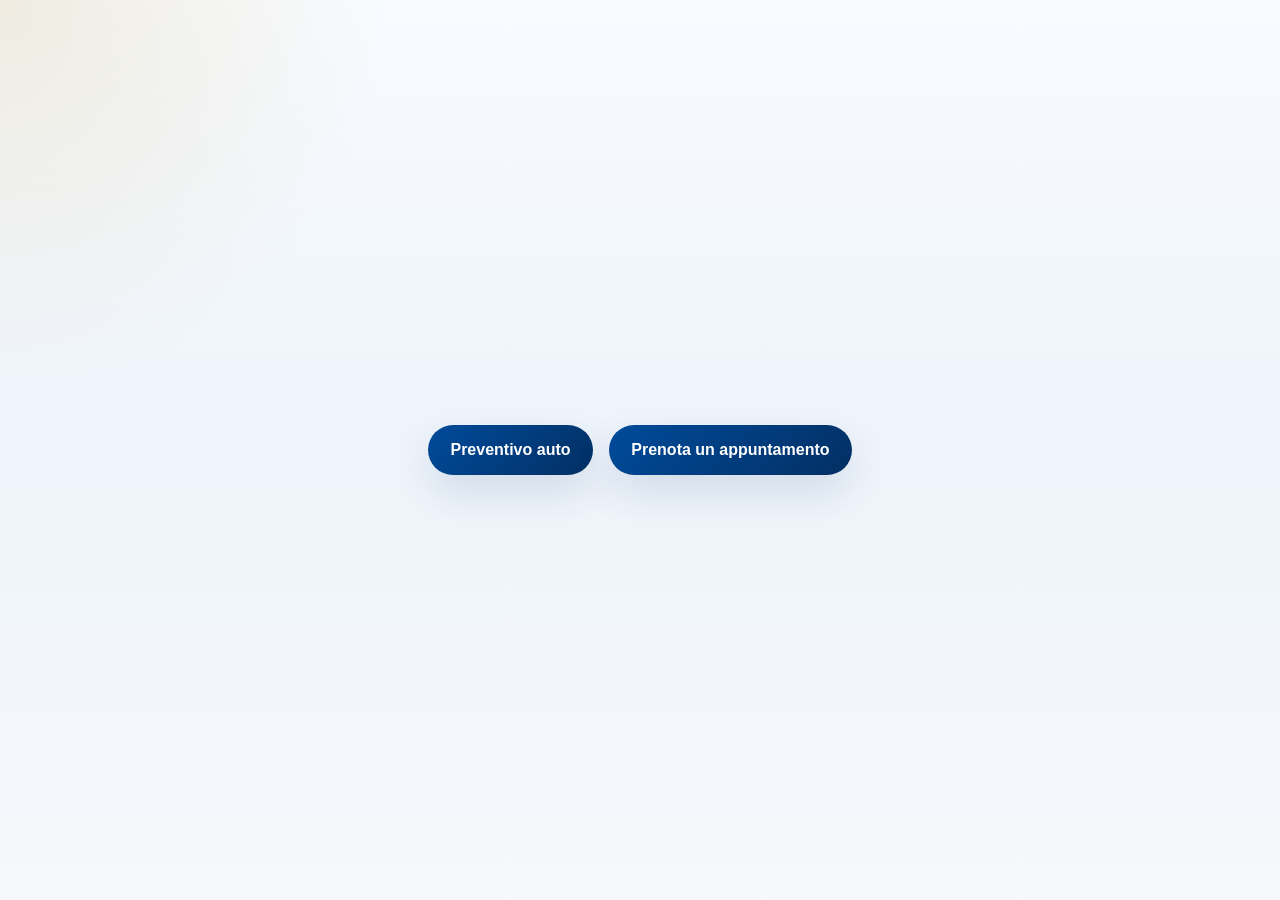
==== commit aa916135: "Mostra solo preventivo e appuntamenti in homepage" ====
--- a/index.html
+++ b/index.html
@@ -3,10 +3,24 @@
   <head>
     <meta charset="UTF-8" />
     <meta name="viewport" content="width=device-width, initial-scale=1" />
-    <meta http-equiv="refresh" content="0; url=/richiesta-preventivo-auto" />
-    <title>Richiesta preventivo auto</title>
+    <title>Preventivi e appuntamenti</title>
+    <link rel="stylesheet" href="./styles.css" />
+    <style>
+      .home-actions {
+        display: flex;
+        flex-wrap: wrap;
+        align-content: center;
+        justify-content: center;
+        gap: 1rem;
+        min-height: 100svh;
+        padding: 1rem;
+      }
+    </style>
   </head>
   <body>
-    <a href="/richiesta-preventivo-auto">Apri il modulo di preventivo auto</a>
+    <main class="home-actions">
+      <a class="button button-primary" href="/richiesta-preventivo-auto">Preventivo auto</a>
+      <a class="button button-primary" href="https://calendar.google.com/calendar/appointments/schedules/AcZssZ1JVovS4WQvVLFFd-npOG5YL4R7qlGIkAk1HcGAoAe1Z8vyazlM85cUrTwxW8vZeDjuqI_s-gnk" target="_blank" rel="noopener noreferrer">Prenota un appuntamento</a>
+    </main>
   </body>
 </html>
--- a/styles.css
+++ b/styles.css
@@ -0,0 +1,715 @@
+:root {
+  --brand-blue: #004b9b;
+  --brand-blue-dark: #032f63;
+  --brand-blue-deep: #082142;
+  --brand-gold: #c9a65a;
+  --brand-sand: #f5f0e6;
+  --bg: #f4f7fb;
+  --surface: #ffffff;
+  --surface-strong: #eaf1f9;
+  --text: #182536;
+  --muted: #576579;
+  --border: rgba(8, 33, 66, 0.12);
+  --success: #0f7b53;
+  --shadow-lg: 0 24px 60px rgba(3, 47, 99, 0.18);
+  --shadow-md: 0 18px 40px rgba(3, 47, 99, 0.12);
+  --radius-xl: 28px;
+  --radius-lg: 22px;
+  --radius-md: 16px;
+  --radius-sm: 12px;
+  --container: 1160px;
+}
+
+* {
+  box-sizing: border-box;
+}
+
+html {
+  scroll-behavior: smooth;
+}
+
+body {
+  margin: 0;
+  font-family: "Segoe UI", "Helvetica Neue", Arial, sans-serif;
+  color: var(--text);
+  background:
+    radial-gradient(circle at top left, rgba(201, 166, 90, 0.18), transparent 25%),
+    linear-gradient(180deg, #f8fbff 0%, #eef4fb 48%, #f6f8fb 100%);
+}
+
+a {
+  color: inherit;
+  text-decoration: none;
+}
+
+img {
+  display: block;
+  max-width: 100%;
+}
+
+button,
+input,
+select,
+textarea {
+  font: inherit;
+}
+
+.container {
+  width: min(var(--container), calc(100% - 2rem));
+  margin: 0 auto;
+}
+
+.site-header {
+  position: sticky;
+  top: 0;
+  z-index: 20;
+  backdrop-filter: blur(16px);
+  background: rgba(255, 255, 255, 0.9);
+  border-bottom: 1px solid var(--border);
+}
+
+.nav {
+  min-height: 86px;
+  display: flex;
+  align-items: center;
+  justify-content: space-between;
+  gap: 1rem;
+}
+
+.brand {
+  display: inline-flex;
+  align-items: center;
+  gap: 0.9rem;
+}
+
+.brand img {
+  width: 188px;
+  height: auto;
+}
+
+.brand-copy {
+  display: flex;
+  flex-direction: column;
+  gap: 0.15rem;
+}
+
+.brand-copy strong {
+  font-size: 0.98rem;
+  color: var(--brand-blue-deep);
+}
+
+.brand-copy span {
+  font-size: 0.82rem;
+  color: var(--muted);
+}
+
+.nav-links {
+  display: flex;
+  align-items: center;
+  gap: 1.2rem;
+  color: var(--brand-blue-deep);
+  font-size: 0.96rem;
+  font-weight: 600;
+}
+
+.nav-links a:hover,
+.nav-links a:focus-visible {
+  color: var(--brand-blue);
+}
+
+.button {
+  display: inline-flex;
+  align-items: center;
+  justify-content: center;
+  min-height: 50px;
+  padding: 0.85rem 1.4rem;
+  border: 0;
+  border-radius: 999px;
+  cursor: pointer;
+  font-weight: 700;
+  transition: transform 180ms ease, box-shadow 180ms ease, background 180ms ease;
+}
+
+.button:hover,
+.button:focus-visible {
+  transform: translateY(-1px);
+}
+
+.button-primary {
+  background: linear-gradient(135deg, var(--brand-blue), var(--brand-blue-dark));
+  color: #fff;
+  box-shadow: var(--shadow-md);
+}
+
+.button-secondary {
+  background: #fff;
+  color: var(--brand-blue-dark);
+  border: 1px solid rgba(0, 75, 155, 0.18);
+}
+
+.button-gold {
+  background: linear-gradient(135deg, #d5b36f, var(--brand-gold));
+  color: var(--brand-blue-deep);
+  box-shadow: var(--shadow-md);
+}
+
+.hero {
+  padding: 4.5rem 0 3rem;
+}
+
+.hero-grid {
+  display: grid;
+  grid-template-columns: minmax(0, 1.15fr) minmax(320px, 0.85fr);
+  gap: 2rem;
+  align-items: center;
+}
+
+.eyebrow {
+  margin: 0 0 1rem;
+  color: var(--brand-blue);
+  text-transform: uppercase;
+  letter-spacing: 0.14em;
+  font-size: 0.77rem;
+  font-weight: 800;
+}
+
+.hero h1,
+.section h2,
+.cta-panel h2,
+.page-hero h1,
+.form-intro h1 {
+  margin: 0;
+  line-height: 1.02;
+  color: var(--brand-blue-deep);
+  font-family: Georgia, "Times New Roman", serif;
+}
+
+.hero h1,
+.page-hero h1,
+.form-intro h1 {
+  font-size: clamp(2.5rem, 5vw, 4.7rem);
+}
+
+.lead {
+  margin: 1.25rem 0 0;
+  max-width: 60ch;
+  font-size: 1.1rem;
+  line-height: 1.7;
+  color: var(--muted);
+}
+
+.hero-badges {
+  display: flex;
+  flex-wrap: wrap;
+  gap: 0.75rem;
+  margin: 1.7rem 0 0;
+}
+
+.hero-badges span,
+.tag {
+  display: inline-flex;
+  align-items: center;
+  gap: 0.45rem;
+  min-height: 40px;
+  padding: 0.5rem 0.95rem;
+  border-radius: 999px;
+  background: rgba(255, 255, 255, 0.9);
+  border: 1px solid rgba(0, 75, 155, 0.12);
+  color: var(--brand-blue-deep);
+  font-weight: 600;
+}
+
+.cta-row {
+  display: flex;
+  flex-wrap: wrap;
+  gap: 0.9rem;
+  margin: 2rem 0;
+}
+
+.hero-points,
+.list-clean,
+.contact-list,
+.hours-list {
+  list-style: none;
+  padding: 0;
+  margin: 0;
+}
+
+.hero-points {
+  display: grid;
+  gap: 0.75rem;
+  color: var(--text);
+}
+
+.hero-points li {
+  position: relative;
+  padding-left: 1.35rem;
+  line-height: 1.5;
+}
+
+.hero-points li::before {
+  content: "";
+  position: absolute;
+  left: 0;
+  top: 0.5rem;
+  width: 0.6rem;
+  height: 0.6rem;
+  border-radius: 50%;
+  background: linear-gradient(135deg, var(--brand-gold), var(--brand-blue));
+}
+
+.hero-card {
+  position: relative;
+  overflow: hidden;
+  border-radius: var(--radius-xl);
+  background:
+    linear-gradient(180deg, rgba(8, 33, 66, 0.18), rgba(8, 33, 66, 0.88)),
+    linear-gradient(135deg, rgba(0, 75, 155, 0.9), rgba(3, 47, 99, 0.88));
+  box-shadow: var(--shadow-lg);
+  padding: 2rem;
+  color: #fff;
+}
+
+.hero-card::after {
+  content: "";
+  position: absolute;
+  inset: auto -60px -60px auto;
+  width: 220px;
+  height: 220px;
+  border-radius: 50%;
+  background: rgba(201, 166, 90, 0.22);
+  filter: blur(8px);
+}
+
+.hero-card .tag {
+  background: rgba(255, 255, 255, 0.14);
+  color: #fff;
+  border-color: rgba(255, 255, 255, 0.16);
+}
+
+.hero-card h2 {
+  margin: 1rem 0 0.75rem;
+  color: #fff;
+  font-size: 1.75rem;
+}
+
+.hero-card p {
+  margin: 0 0 1.35rem;
+  line-height: 1.7;
+  color: rgba(255, 255, 255, 0.88);
+}
+
+.trust-strip {
+  padding: 0 0 1.5rem;
+}
+
+.trust-grid,
+.card-grid,
+.service-grid,
+.info-grid,
+.footer-grid,
+.stats-grid {
+  display: grid;
+  gap: 1rem;
+}
+
+.trust-grid {
+  grid-template-columns: repeat(3, minmax(0, 1fr));
+}
+
+.trust-card,
+.service-card,
+.info-card,
+.stat-card,
+.contact-card,
+.cta-panel,
+.form-shell,
+.thankyou-card {
+  background: rgba(255, 255, 255, 0.94);
+  border: 1px solid var(--border);
+  border-radius: var(--radius-lg);
+  box-shadow: var(--shadow-md);
+}
+
+.trust-card,
+.service-card,
+.info-card,
+.stat-card,
+.contact-card {
+  padding: 1.35rem;
+}
+
+.trust-card strong,
+.service-card h3,
+.info-card h3,
+.contact-card h3 {
+  display: block;
+  margin-bottom: 0.55rem;
+  color: var(--brand-blue-deep);
+}
+
+.trust-card p,
+.service-card p,
+.info-card p,
+.contact-card p,
+.section-copy,
+.muted {
+  margin: 0;
+  color: var(--muted);
+  line-height: 1.7;
+}
+
+.section {
+  padding: 4rem 0;
+}
+
+.section-heading {
+  max-width: 760px;
+  margin-bottom: 1.5rem;
+}
+
+.section-heading h2 {
+  font-size: clamp(2rem, 4vw, 3.1rem);
+}
+
+.card-grid {
+  grid-template-columns: repeat(3, minmax(0, 1fr));
+}
+
+.service-grid {
+  grid-template-columns: repeat(2, minmax(0, 1fr));
+}
+
+.service-card {
+  min-height: 100%;
+}
+
+.service-card .tag {
+  margin-bottom: 0.8rem;
+}
+
+.section-band {
+  background:
+    linear-gradient(140deg, rgba(3, 47, 99, 0.94), rgba(0, 75, 155, 0.96));
+  color: #fff;
+}
+
+.section-band .eyebrow,
+.section-band h2,
+.section-band .section-copy,
+.section-band .info-card h3,
+.section-band .info-card p,
+.section-band .hours-list li,
+.section-band .contact-list li {
+  color: #fff;
+}
+
+.section-band .info-card {
+  background: rgba(255, 255, 255, 0.08);
+  border-color: rgba(255, 255, 255, 0.12);
+  box-shadow: none;
+}
+
+.info-grid {
+  grid-template-columns: minmax(0, 1.1fr) minmax(0, 0.9fr);
+  align-items: start;
+}
+
+.map-frame {
+  overflow: hidden;
+  border-radius: var(--radius-md);
+  border: 1px solid rgba(255, 255, 255, 0.12);
+}
+
+.map-frame iframe {
+  width: 100%;
+  min-height: 320px;
+  border: 0;
+}
+
+.hours-list {
+  display: grid;
+  gap: 0.65rem;
+}
+
+.hours-list li,
+.contact-list li {
+  display: flex;
+  justify-content: space-between;
+  gap: 1rem;
+  padding-bottom: 0.6rem;
+  border-bottom: 1px solid rgba(8, 33, 66, 0.08);
+}
+
+.section-band .hours-list li,
+.section-band .contact-list li {
+  border-bottom-color: rgba(255, 255, 255, 0.14);
+}
+
+.hours-list li span:last-child,
+.contact-list li span:last-child {
+  text-align: right;
+}
+
+.cta-section {
+  padding: 0 0 4rem;
+}
+
+.cta-panel {
+  padding: 2rem;
+  display: grid;
+  grid-template-columns: minmax(0, 1fr) auto;
+  gap: 1rem;
+  align-items: center;
+}
+
+.cta-panel h2 {
+  font-size: clamp(1.9rem, 4vw, 2.8rem);
+}
+
+.footer {
+  padding: 2rem 0 3rem;
+}
+
+.footer-grid {
+  grid-template-columns: minmax(0, 1fr) auto;
+  align-items: end;
+}
+
+.footer-note {
+  color: var(--muted);
+  font-size: 0.94rem;
+  line-height: 1.6;
+}
+
+.page-hero,
+.form-intro,
+.thankyou-wrap {
+  padding: 3.75rem 0 2rem;
+}
+
+.page-hero-copy,
+.form-intro-copy {
+  max-width: 760px;
+}
+
+.breadcrumbs {
+  margin: 0 0 1rem;
+  color: var(--muted);
+  font-size: 0.95rem;
+}
+
+.stats-grid {
+  grid-template-columns: repeat(3, minmax(0, 1fr));
+  margin-top: 2rem;
+}
+
+.stat-card strong {
+  display: block;
+  color: var(--brand-blue-deep);
+  font-size: 1.8rem;
+  margin-bottom: 0.35rem;
+}
+
+.form-section {
+  padding: 0 0 4rem;
+}
+
+.form-shell {
+  padding: 1.6rem;
+}
+
+.form-grid {
+  display: grid;
+  grid-template-columns: repeat(2, minmax(0, 1fr));
+  gap: 1rem;
+}
+
+.form-field {
+  display: grid;
+  gap: 0.45rem;
+}
+
+.form-field.full {
+  grid-column: 1 / -1;
+}
+
+.form-field label,
+.fieldset-title {
+  color: var(--brand-blue-deep);
+  font-weight: 700;
+}
+
+.form-field input,
+.form-field select,
+.form-field textarea {
+  width: 100%;
+  min-height: 52px;
+  padding: 0.85rem 0.95rem;
+  border-radius: var(--radius-sm);
+  border: 1px solid rgba(8, 33, 66, 0.14);
+  background: #fff;
+  color: var(--text);
+}
+
+.form-field textarea {
+  min-height: 130px;
+  resize: vertical;
+}
+
+.form-field small,
+.form-note {
+  color: var(--muted);
+  line-height: 1.6;
+}
+
+.form-fieldset {
+  border: 1px solid var(--border);
+  border-radius: var(--radius-md);
+  padding: 1rem;
+  margin: 0;
+}
+
+.choice-grid,
+.check-grid {
+  display: grid;
+  gap: 0.75rem;
+}
+
+.choice-grid.three {
+  grid-template-columns: repeat(3, minmax(0, 1fr));
+}
+
+.check-grid.two {
+  grid-template-columns: repeat(2, minmax(0, 1fr));
+}
+
+.choice,
+.check-item {
+  display: flex;
+  gap: 0.65rem;
+  align-items: flex-start;
+  padding: 0.9rem;
+  border-radius: var(--radius-sm);
+  background: var(--surface-strong);
+}
+
+.choice input,
+.check-item input {
+  margin-top: 0.15rem;
+}
+
+.choice strong,
+.check-item strong {
+  display: block;
+  color: var(--brand-blue-deep);
+  margin-bottom: 0.2rem;
+}
+
+.hidden {
+  display: none;
+}
+
+.form-actions {
+  display: flex;
+  flex-wrap: wrap;
+  gap: 1rem;
+  align-items: center;
+}
+
+.contact-grid {
+  display: grid;
+  grid-template-columns: minmax(0, 1fr) minmax(0, 1fr);
+  gap: 1rem;
+  margin-top: 1.5rem;
+}
+
+.thankyou-wrap {
+  min-height: calc(100vh - 86px);
+  display: flex;
+  align-items: center;
+}
+
+.thankyou-card {
+  width: min(760px, 100%);
+  margin: 0 auto;
+  padding: 2.2rem;
+  text-align: center;
+}
+
+.thankyou-card img {
+  width: min(280px, 100%);
+  margin: 0 auto 1.5rem;
+}
+
+.thankyou-card p {
+  margin: 1rem auto 0;
+  max-width: 54ch;
+  color: var(--muted);
+  line-height: 1.75;
+}
+
+@media (max-width: 980px) {
+  .nav {
+    flex-wrap: wrap;
+    justify-content: center;
+    padding: 1rem 0;
+  }
+
+  .nav-links {
+    width: 100%;
+    justify-content: center;
+    flex-wrap: wrap;
+  }
+
+  .hero-grid,
+  .info-grid,
+  .cta-panel,
+  .footer-grid,
+  .contact-grid {
+    grid-template-columns: 1fr;
+  }
+
+  .trust-grid,
+  .card-grid,
+  .service-grid,
+  .stats-grid,
+  .choice-grid.three,
+  .check-grid.two,
+  .form-grid {
+    grid-template-columns: 1fr;
+  }
+}
+
+@media (max-width: 680px) {
+  .hero,
+  .section,
+  .page-hero,
+  .form-intro {
+    padding-top: 2.5rem;
+  }
+
+  .brand {
+    justify-content: center;
+    flex-wrap: wrap;
+  }
+
+  .brand img {
+    width: 172px;
+  }
+
+  .button {
+    width: 100%;
+  }
+
+  .cta-row,
+  .form-actions {
+    flex-direction: column;
+    align-items: stretch;
+  }
+
+  .hours-list li,
+  .contact-list li {
+    flex-direction: column;
+  }
+}
